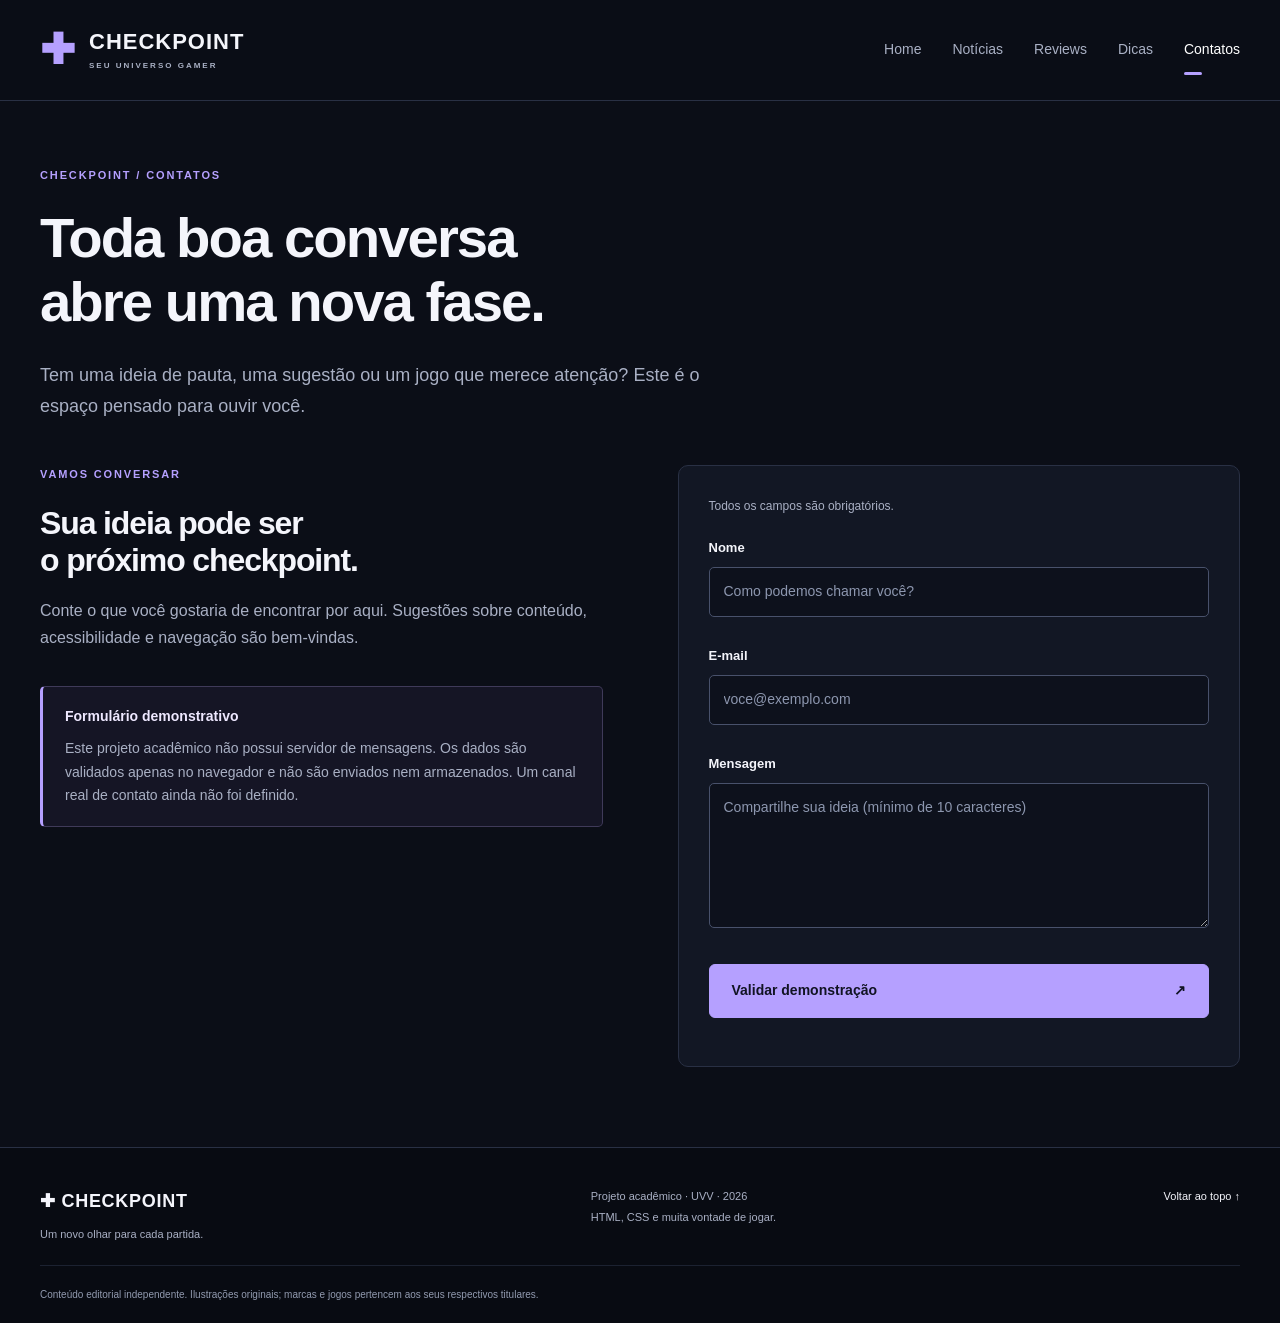
==== contatos.html @ 3de43027 "Adiciona blog completo CHECKPOINT, testes e PDF AOP2 provisório" ====
<!DOCTYPE html>
<html lang="pt-BR"><head><meta charset="UTF-8"><meta name="viewport" content="width=device-width, initial-scale=1"><meta name="description" content="Canal de contato demonstrativo do CHECKPOINT com validação local de nome, e-mail e mensagem."><meta name="theme-color" content="#0b0e17"><title>Contatos | CHECKPOINT</title><link rel="icon" href="assets/images/favicon.svg" type="image/svg+xml"><link rel="stylesheet" href="css/style.css"><script src="js/script.js" defer></script></head><body><a class="skip" href="#conteudo">Pular para o conteúdo</a><header class="header"><div class="container header-inner"><a class="brand" href="index.html" aria-label="CHECKPOINT, página inicial"><span class="brand-icon" aria-hidden="true">✚</span><span>CHECKPOINT<small>SEU UNIVERSO GAMER</small></span></a><button class="menu-toggle" type="button" aria-expanded="false" aria-controls="menu">Menu <span aria-hidden="true">☰</span></button><nav id="menu" aria-label="Navegação principal"><a href="index.html" >Home</a><a href="noticias.html" >Notícias</a><a href="reviews.html" >Reviews</a><a href="dicas.html" >Dicas</a><a href="contatos.html" aria-current="page">Contatos</a></nav></div></header><main id="conteudo"><section class="page-heading container"><p class="eyebrow">CHECKPOINT / CONTATOS</p><h1>Toda boa conversa<br>abre uma nova fase.</h1><p class="lead">Tem uma ideia de pauta, uma sugestão ou um jogo que merece atenção? Este é o espaço pensado para ouvir você.</p></section><section class="container contact-layout content-section" aria-label="Canal de contato"><div class="contact-info"><p class="eyebrow">VAMOS CONVERSAR</p><h2>Sua ideia pode ser<br>o próximo checkpoint.</h2><p>Conte o que você gostaria de encontrar por aqui. Sugestões sobre conteúdo, acessibilidade e navegação são bem-vindas.</p><div class="notice"><strong>Formulário demonstrativo</strong><p>Este projeto acadêmico não possui servidor de mensagens. Os dados são validados apenas no navegador e não são enviados nem armazenados. Um canal real de contato ainda não foi definido.</p></div></div><form id="contact-form" novalidate><p class="form-note">Todos os campos são obrigatórios.</p><label for="nome">Nome</label><input id="nome" name="nome" autocomplete="name" required minlength="2" maxlength="100" aria-describedby="nome-error" placeholder="Como podemos chamar você?"><span class="error" id="nome-error"></span><label for="email">E-mail</label><input id="email" name="email" type="email" autocomplete="email" required maxlength="254" aria-describedby="email-error" placeholder="voce@exemplo.com"><span class="error" id="email-error"></span><label for="mensagem">Mensagem</label><textarea id="mensagem" name="mensagem" rows="5" required minlength="10" maxlength="2000" aria-describedby="mensagem-error" placeholder="Compartilhe sua ideia (mínimo de 10 caracteres)"></textarea><span class="error" id="mensagem-error"></span><button class="button" type="submit">Validar demonstração <span aria-hidden="true">↗</span></button><p id="form-status" role="status" aria-live="polite"></p></form></section></main><footer><div class="container footer-inner"><div><a class="footer-brand" href="index.html">✚ CHECKPOINT</a><p>Um novo olhar para cada partida.</p></div><p>Projeto acadêmico · UVV · 2026<br>HTML, CSS e muita vontade de jogar.</p><a href="#conteudo">Voltar ao topo ↑</a></div><div class="container footer-bottom">Conteúdo editorial independente. Ilustrações originais; marcas e jogos pertencem aos seus respectivos titulares.</div></footer></body></html>
---- css/style.css ----
:root{color-scheme:dark;--bg:#0b0e17;--panel:#121724;--line:#293044;--text:#f4f5fb;--muted:#a9b0c4;--purple:#b5a0ff;--blue:#7bacff}*{box-sizing:border-box}html{scroll-behavior:smooth;scroll-padding-top:110px}body{margin:0;background:var(--bg);color:var(--text);font:16px/1.7 'Segoe UI',Arial,sans-serif}a{color:inherit;text-decoration:none}button,input,textarea{font:inherit}button,a,input,textarea{-webkit-tap-highlight-color:transparent}a:focus-visible,button:focus-visible,input:focus-visible,textarea:focus-visible{outline:3px solid #c3afff;outline-offset:5px}a:hover{color:var(--purple)}img{display:block;width:100%;height:auto}h1,h2,h3,p{margin-top:0}h1,h2,h3{line-height:1.15;letter-spacing:-.035em}h1{font-size:clamp(2.6rem,5.2vw,4.7rem);font-weight:750;margin-bottom:25px}h2{font-size:clamp(1.8rem,3vw,2.55rem);margin-bottom:18px}h3{font-size:1.5rem;margin-bottom:14px}p{color:var(--muted);margin-bottom:20px}.container{width:min(1240px,calc(100% - 80px));margin-inline:auto}.header{border-bottom:1px solid var(--line);background:#0b0e17f5;position:sticky;top:0;z-index:10}.header-inner{min-height:100px;display:flex;align-items:center;justify-content:space-between;gap:30px}.brand{display:flex;align-items:center;gap:13px;font-size:22px;letter-spacing:.045em;font-weight:800;line-height:1.2}.brand small{display:block;font-size:8px;letter-spacing:.25em;color:var(--muted);margin-top:6px}.brand-icon{color:var(--purple);font-size:42px;line-height:1}nav{display:flex;gap:31px}nav a{font-size:14px;color:var(--muted);padding:36px 0;position:relative}nav a[aria-current]{color:white}nav a[aria-current]:after{content:'';position:absolute;bottom:23px;left:0;width:18px;height:3px;border-radius:2px;background:var(--purple)}.menu-toggle{display:none}.skip{position:fixed;left:20px;top:-100px;background:white;color:#111;padding:12px;z-index:100}.skip:focus{top:10px}.hero{display:grid;grid-template-columns:1.05fr 1fr;gap:48px;align-items:center;padding-top:52px;padding-bottom:60px}.eyebrow{font-size:11px;letter-spacing:.17em;font-weight:750;color:var(--purple);margin-bottom:21px}.status-dot{display:inline-block;width:7px;height:7px;background:var(--purple);border-radius:50%;margin-right:8px}.hero h1 em{color:var(--purple);font-style:normal}.hero-copy>p:not(.eyebrow){max-width:460px;font-size:17px}.hero-actions{display:flex;gap:22px;align-items:center;flex-wrap:wrap;margin-top:33px}.button{display:inline-flex;align-items:center;justify-content:space-between;gap:28px;border:1px solid #b5a0ff;background:var(--purple);color:#111323;font-weight:700;font-size:14px;padding:14px 22px;border-radius:6px;cursor:pointer;transition:background .18s,transform .18s}.button:hover{background:#cabcff;color:#111323;transform:translateY(-2px)}.secondary-link{font-size:12px;color:var(--muted)}.hero-note{margin-top:55px;font-size:9px;letter-spacing:.19em;color:var(--muted)}.hero-note span{color:var(--purple);margin-right:14px}.hero-art{position:relative;border:1px solid #353150;border-radius:14px;overflow:hidden;background:#161627;min-width:0}.hero-art img{aspect-ratio:1.06;object-fit:cover}.art-caption{position:absolute;bottom:0;left:0;right:0;padding:38px 30px 26px;background:linear-gradient(transparent,#10101bea);display:flex;flex-direction:column}.art-caption>span:first-child{font-size:9px;letter-spacing:.18em;color:#d3c3ff;margin-bottom:10px}.art-caption strong{font-size:24px;line-height:1.2;letter-spacing:-.02em}.art-arrow{position:absolute;right:30px;bottom:27px;border:1px solid #706783;border-radius:50%;width:38px;height:38px;text-align:center;line-height:36px}.content-section{padding-bottom:80px}.section-heading{display:flex;align-items:end;justify-content:space-between;gap:24px;margin:28px 0}.section-heading h2{margin-bottom:0}.section-heading p{margin-bottom:5px;font-size:14px}.section-heading .eyebrow{font-size:10px;margin-bottom:12px}.cards{display:grid;grid-template-columns:repeat(3,minmax(0,1fr));gap:24px}.card{background:var(--panel);border:1px solid var(--line);border-radius:10px;overflow:hidden;transition:border-color .2s,transform .2s}.card:hover{border-color:#655382;transform:translateY(-4px)}.card-image{display:block;overflow:hidden}.card-image img{aspect-ratio:1.85;object-fit:cover;transition:transform .25s}.card:hover img{transform:scale(1.035)}.card-body{padding:27px}.card-body .eyebrow{font-size:9px;margin-bottom:15px}.card-body p:not(.eyebrow){font-size:14px;line-height:1.8}.text-link{font-weight:650;color:var(--purple);font-size:13px}.text-link span{margin-left:10px}.manifesto{border-top:1px solid var(--line);padding:50px 0 65px;display:grid;grid-template-columns:65px 1fr auto;align-items:center;gap:25px}.manifesto .cross{font-size:55px;color:var(--purple)}.manifesto h2{font-size:27px}.manifesto p{max-width:670px;font-size:14px;margin-bottom:0}.manifesto .eyebrow{margin-bottom:10px;font-size:9px}footer{background:#080b12;border-top:1px solid var(--line);padding-top:38px}.footer-inner{display:flex;align-items:start;justify-content:space-between;gap:25px}.footer-brand{font-weight:800;font-size:18px;letter-spacing:.04em}.footer-inner p,.footer-inner>a{font-size:11px;line-height:1.9}.footer-inner div p{margin-top:8px}.footer-bottom{border-top:1px solid #1c2231;color:#929bb0;font-size:10px;padding:20px 0}.page-heading{padding-top:65px;padding-bottom:24px}.page-heading h1{font-size:clamp(2.5rem,4.4vw,3.8rem);max-width:900px}.lead{max-width:680px;font-size:18px}.notice{padding:18px 22px;border:1px solid #3f3a59;border-left:3px solid var(--purple);border-radius:5px;color:#bfc4d5;background:#151525;font-size:14px}.notice strong{color:#eee8ff}.notice p{margin:8px 0 0}.article-stack{display:grid;gap:30px}.article-stack>.notice{margin:0}.feature-article{display:grid;grid-template-columns:.9fr 1.1fr;gap:38px;background:var(--panel);border:1px solid var(--line);padding:28px;border-radius:12px;align-items:start}.feature-article>img{border-radius:7px;aspect-ratio:1.3;object-fit:cover}.feature-article p{font-size:15px}.feature-article .eyebrow{font-size:10px;margin-bottom:16px}.feature-article h2{font-size:29px}.feature-article dl{font-size:14px}dt{font-weight:700;color:#e9e5fc;margin-top:16px}dd{margin:5px 0 0;color:var(--muted)}.tips-layout{display:grid;grid-template-columns:280px 1fr;gap:65px}.tips-index{align-self:start;background:var(--panel);padding:24px;border:1px solid var(--line);border-radius:9px;position:sticky;top:130px}.tips-index h2{font-size:19px}.tips-index a{display:block;font-size:13px;color:var(--muted);padding:9px 0}.tips-index img{border-radius:6px;margin-top:22px}.tips-sections section{padding:0 0 25px;margin-bottom:35px;border-bottom:1px solid var(--line);scroll-margin-top:130px}.tips-sections h2{font-size:27px}.step{display:block;color:var(--purple);font-size:12px;font-weight:bold;letter-spacing:.1em;margin-bottom:13px}li{color:var(--muted);padding:4px 0}ul{padding-left:22px}.contact-layout{display:grid;grid-template-columns:1fr 1fr;gap:75px}.contact-info h2{font-size:32px}.contact-info .notice{margin-top:35px}form{background:var(--panel);border:1px solid var(--line);padding:30px;border-radius:10px}.form-note{font-size:12px}label{display:block;font-weight:600;font-size:13px;margin-bottom:8px}input,textarea{width:100%;max-width:100%;background:#0d111c;border:1px solid #48516b;border-radius:5px;padding:12px 14px;color:white;font-size:14px}textarea{resize:vertical;min-height:140px}input::placeholder,textarea::placeholder{color:#8d97af}[aria-invalid=true]{border-color:#ff9eac}.error{display:block;color:#ffb1bd;font-size:12px;min-height:28px;padding-top:3px}#form-status{margin:18px 0 0;font-size:14px;color:#d8cfff}form .button{width:100%}@media(min-width:1500px){.hero{padding-top:75px;padding-bottom:80px}}@media(max-width:1050px){.container{width:calc(100% - 48px)}nav{gap:21px}.hero{gap:28px}.hero h1{font-size:3.6rem}.hero-actions{gap:15px}.hero-note{margin-top:30px}.manifesto{grid-template-columns:45px 1fr}.manifesto>a{grid-column:2}.card-body{padding:21px}.feature-article{gap:25px}.contact-layout{gap:35px}.tips-layout{gap:35px;grid-template-columns:230px 1fr}}@media(max-width:740px){html{scroll-padding-top:90px}.container{width:calc(100% - 36px)}.header-inner{min-height:80px;flex-wrap:wrap;gap:0}.brand{font-size:18px}.brand-icon{font-size:34px}.brand small{font-size:7px}.menu-toggle{display:flex;align-items:center;gap:15px;border:1px solid var(--line);background:var(--panel);color:white;border-radius:5px;padding:8px 11px;font-size:13px}nav{width:100%;justify-content:space-between;gap:8px;padding:0 0 13px;flex-wrap:wrap}nav a{padding:10px 0;font-size:13px}nav a[aria-current]:after{bottom:3px}.js-ready nav:not(.is-open){display:none}.hero{grid-template-columns:1fr;padding-top:35px;gap:30px;padding-bottom:30px}.hero h1{font-size:clamp(2.9rem,11vw,4.3rem)}.hero-copy>p:not(.eyebrow){font-size:16px}.hero-note{margin-top:28px}.hero-art img{aspect-ratio:1.3}.hero-actions{margin-top:25px}.section-heading{display:block;margin:30px 0 22px}.section-heading>p{margin-top:14px}.cards{grid-template-columns:1fr;gap:24px}.card-image img{aspect-ratio:1.9}.card-body{padding:25px}.content-section{padding-bottom:45px}.manifesto{padding-top:35px;padding-bottom:40px;gap:18px;grid-template-columns:30px 1fr}.manifesto .cross{font-size:35px}.manifesto h2{font-size:25px}.footer-inner{flex-wrap:wrap;gap:15px}.footer-inner>p{width:100%;margin:0}.footer-inner>a{margin-bottom:15px}.page-heading{padding-top:38px}.page-heading h1{font-size:2.65rem}.lead{font-size:16px}.feature-article{grid-template-columns:1fr;padding:20px;gap:25px}.feature-article>img{aspect-ratio:1.7}.feature-article h2{font-size:27px}.contact-layout,.tips-layout{grid-template-columns:1fr;gap:28px}.tips-index{position:static}.tips-index img{display:none}.tips-sections section{scroll-margin-top:105px}form{padding:22px}.contact-info h2{font-size:29px}.notice{padding:15px 18px}}@media(prefers-reduced-motion:reduce){html{scroll-behavior:auto}*,*:before,*:after{transition:none!important;animation:none!important}}
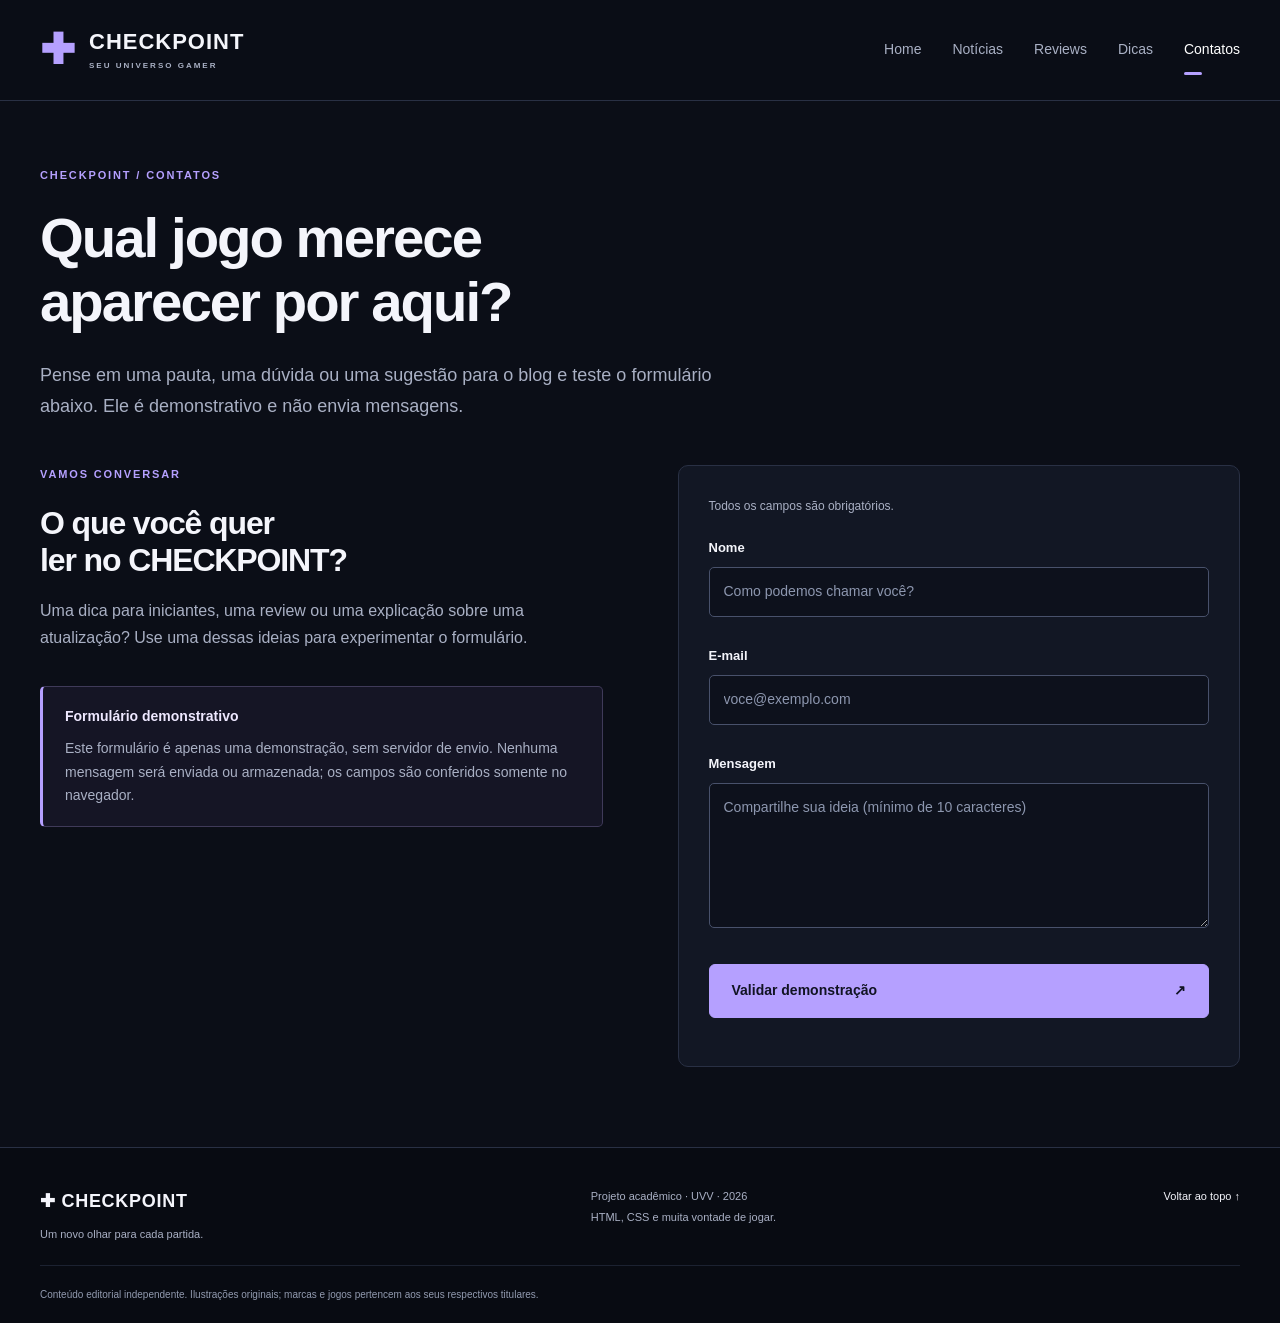
==== commit 8a076701: "Revisa textos e ajusta conteúdo do blog" ====
--- a/contatos.html
+++ b/contatos.html
@@ -1,2 +1,84 @@
 <!DOCTYPE html>
-<html lang="pt-BR"><head><meta charset="UTF-8"><meta name="viewport" content="width=device-width, initial-scale=1"><meta name="description" content="Canal de contato demonstrativo do CHECKPOINT com validação local de nome, e-mail e mensagem."><meta name="theme-color" content="#0b0e17"><title>Contatos | CHECKPOINT</title><link rel="icon" href="assets/images/favicon.svg" type="image/svg+xml"><link rel="stylesheet" href="css/style.css"><script src="js/script.js" defer></script></head><body><a class="skip" href="#conteudo">Pular para o conteúdo</a><header class="header"><div class="container header-inner"><a class="brand" href="index.html" aria-label="CHECKPOINT, página inicial"><span class="brand-icon" aria-hidden="true">✚</span><span>CHECKPOINT<small>SEU UNIVERSO GAMER</small></span></a><button class="menu-toggle" type="button" aria-expanded="false" aria-controls="menu">Menu <span aria-hidden="true">☰</span></button><nav id="menu" aria-label="Navegação principal"><a href="index.html" >Home</a><a href="noticias.html" >Notícias</a><a href="reviews.html" >Reviews</a><a href="dicas.html" >Dicas</a><a href="contatos.html" aria-current="page">Contatos</a></nav></div></header><main id="conteudo"><section class="page-heading container"><p class="eyebrow">CHECKPOINT / CONTATOS</p><h1>Toda boa conversa<br>abre uma nova fase.</h1><p class="lead">Tem uma ideia de pauta, uma sugestão ou um jogo que merece atenção? Este é o espaço pensado para ouvir você.</p></section><section class="container contact-layout content-section" aria-label="Canal de contato"><div class="contact-info"><p class="eyebrow">VAMOS CONVERSAR</p><h2>Sua ideia pode ser<br>o próximo checkpoint.</h2><p>Conte o que você gostaria de encontrar por aqui. Sugestões sobre conteúdo, acessibilidade e navegação são bem-vindas.</p><div class="notice"><strong>Formulário demonstrativo</strong><p>Este projeto acadêmico não possui servidor de mensagens. Os dados são validados apenas no navegador e não são enviados nem armazenados. Um canal real de contato ainda não foi definido.</p></div></div><form id="contact-form" novalidate><p class="form-note">Todos os campos são obrigatórios.</p><label for="nome">Nome</label><input id="nome" name="nome" autocomplete="name" required minlength="2" maxlength="100" aria-describedby="nome-error" placeholder="Como podemos chamar você?"><span class="error" id="nome-error"></span><label for="email">E-mail</label><input id="email" name="email" type="email" autocomplete="email" required maxlength="254" aria-describedby="email-error" placeholder="voce@exemplo.com"><span class="error" id="email-error"></span><label for="mensagem">Mensagem</label><textarea id="mensagem" name="mensagem" rows="5" required minlength="10" maxlength="2000" aria-describedby="mensagem-error" placeholder="Compartilhe sua ideia (mínimo de 10 caracteres)"></textarea><span class="error" id="mensagem-error"></span><button class="button" type="submit">Validar demonstração <span aria-hidden="true">↗</span></button><p id="form-status" role="status" aria-live="polite"></p></form></section></main><footer><div class="container footer-inner"><div><a class="footer-brand" href="index.html">✚ CHECKPOINT</a><p>Um novo olhar para cada partida.</p></div><p>Projeto acadêmico · UVV · 2026<br>HTML, CSS e muita vontade de jogar.</p><a href="#conteudo">Voltar ao topo ↑</a></div><div class="container footer-bottom">Conteúdo editorial independente. Ilustrações originais; marcas e jogos pertencem aos seus respectivos titulares.</div></footer></body></html>+<html lang="pt-BR">
+<head>
+<meta charset="UTF-8">
+<meta name="viewport" content="width=device-width, initial-scale=1">
+<meta name="description" content="Canal de contato demonstrativo do CHECKPOINT com validação local de nome, e-mail e mensagem.">
+<meta name="theme-color" content="#0b0e17">
+<title>Contatos | CHECKPOINT</title>
+<link rel="icon" href="assets/images/favicon.svg" type="image/svg+xml">
+<link rel="stylesheet" href="css/style.css">
+<script src="js/script.js" defer>
+</script>
+</head>
+<body>
+<a class="skip" href="#conteudo">Pular para o conteúdo</a>
+<header class="header">
+<div class="container header-inner">
+<a class="brand" href="index.html" aria-label="CHECKPOINT, página inicial">
+<span class="brand-icon" aria-hidden="true">✚</span>
+<span>CHECKPOINT<small>SEU UNIVERSO GAMER</small>
+</span>
+</a>
+<button class="menu-toggle" type="button" aria-expanded="false" aria-controls="menu">Menu <span aria-hidden="true">☰</span>
+</button>
+<nav id="menu" aria-label="Navegação principal">
+<a href="index.html" >Home</a>
+<a href="noticias.html" >Notícias</a>
+<a href="reviews.html" >Reviews</a>
+<a href="dicas.html" >Dicas</a>
+<a href="contatos.html" aria-current="page">Contatos</a>
+</nav>
+</div>
+</header>
+<main id="conteudo">
+<section class="page-heading container">
+<p class="eyebrow">CHECKPOINT / CONTATOS</p>
+<h1>Qual jogo merece<br>aparecer por aqui?</h1>
+<p class="lead">Pense em uma pauta, uma dúvida ou uma sugestão para o blog e teste o formulário abaixo. Ele é demonstrativo e não envia mensagens.</p>
+</section>
+<section class="container contact-layout content-section" aria-label="Canal de contato">
+<div class="contact-info">
+<p class="eyebrow">VAMOS CONVERSAR</p>
+<h2>O que você quer<br>ler no CHECKPOINT?</h2>
+<p>Uma dica para iniciantes, uma review ou uma explicação sobre uma atualização? Use uma dessas ideias para experimentar o formulário.</p>
+<div class="notice">
+<strong>Formulário demonstrativo</strong>
+<p>Este formulário é apenas uma demonstração, sem servidor de envio. Nenhuma mensagem será enviada ou armazenada; os campos são conferidos somente no navegador.</p>
+</div>
+</div>
+<form id="contact-form" novalidate>
+<p class="form-note">Todos os campos são obrigatórios.</p>
+<label for="nome">Nome</label>
+<input id="nome" name="nome" autocomplete="name" required minlength="2" maxlength="100" aria-describedby="nome-error" placeholder="Como podemos chamar você?">
+<span class="error" id="nome-error">
+</span>
+<label for="email">E-mail</label>
+<input id="email" name="email" type="email" autocomplete="email" required maxlength="254" aria-describedby="email-error" placeholder="voce@exemplo.com">
+<span class="error" id="email-error">
+</span>
+<label for="mensagem">Mensagem</label>
+<textarea id="mensagem" name="mensagem" rows="5" required minlength="10" maxlength="2000" aria-describedby="mensagem-error" placeholder="Compartilhe sua ideia (mínimo de 10 caracteres)">
+</textarea>
+<span class="error" id="mensagem-error">
+</span>
+<button class="button" type="submit">Validar demonstração <span aria-hidden="true">↗</span>
+</button>
+<p id="form-status" role="status" aria-live="polite">
+</p>
+</form>
+</section>
+</main>
+<footer>
+<div class="container footer-inner">
+<div>
+<a class="footer-brand" href="index.html">✚ CHECKPOINT</a>
+<p>Um novo olhar para cada partida.</p>
+</div>
+<p>Projeto acadêmico · UVV · 2026<br>HTML, CSS e muita vontade de jogar.</p>
+<a href="#conteudo">Voltar ao topo ↑</a>
+</div>
+<div class="container footer-bottom">Conteúdo editorial independente. Ilustrações originais; marcas e jogos pertencem aos seus respectivos titulares.</div>
+</footer>
+</body>
+</html>
--- a/css/style.css
+++ b/css/style.css
@@ -1 +1,781 @@
-:root{color-scheme:dark;--bg:#0b0e17;--panel:#121724;--line:#293044;--text:#f4f5fb;--muted:#a9b0c4;--purple:#b5a0ff;--blue:#7bacff}*{box-sizing:border-box}html{scroll-behavior:smooth;scroll-padding-top:110px}body{margin:0;background:var(--bg);color:var(--text);font:16px/1.7 'Segoe UI',Arial,sans-serif}a{color:inherit;text-decoration:none}button,input,textarea{font:inherit}button,a,input,textarea{-webkit-tap-highlight-color:transparent}a:focus-visible,button:focus-visible,input:focus-visible,textarea:focus-visible{outline:3px solid #c3afff;outline-offset:5px}a:hover{color:var(--purple)}img{display:block;width:100%;height:auto}h1,h2,h3,p{margin-top:0}h1,h2,h3{line-height:1.15;letter-spacing:-.035em}h1{font-size:clamp(2.6rem,5.2vw,4.7rem);font-weight:750;margin-bottom:25px}h2{font-size:clamp(1.8rem,3vw,2.55rem);margin-bottom:18px}h3{font-size:1.5rem;margin-bottom:14px}p{color:var(--muted);margin-bottom:20px}.container{width:min(1240px,calc(100% - 80px));margin-inline:auto}.header{border-bottom:1px solid var(--line);background:#0b0e17f5;position:sticky;top:0;z-index:10}.header-inner{min-height:100px;display:flex;align-items:center;justify-content:space-between;gap:30px}.brand{display:flex;align-items:center;gap:13px;font-size:22px;letter-spacing:.045em;font-weight:800;line-height:1.2}.brand small{display:block;font-size:8px;letter-spacing:.25em;color:var(--muted);margin-top:6px}.brand-icon{color:var(--purple);font-size:42px;line-height:1}nav{display:flex;gap:31px}nav a{font-size:14px;color:var(--muted);padding:36px 0;position:relative}nav a[aria-current]{color:white}nav a[aria-current]:after{content:'';position:absolute;bottom:23px;left:0;width:18px;height:3px;border-radius:2px;background:var(--purple)}.menu-toggle{display:none}.skip{position:fixed;left:20px;top:-100px;background:white;color:#111;padding:12px;z-index:100}.skip:focus{top:10px}.hero{display:grid;grid-template-columns:1.05fr 1fr;gap:48px;align-items:center;padding-top:52px;padding-bottom:60px}.eyebrow{font-size:11px;letter-spacing:.17em;font-weight:750;color:var(--purple);margin-bottom:21px}.status-dot{display:inline-block;width:7px;height:7px;background:var(--purple);border-radius:50%;margin-right:8px}.hero h1 em{color:var(--purple);font-style:normal}.hero-copy>p:not(.eyebrow){max-width:460px;font-size:17px}.hero-actions{display:flex;gap:22px;align-items:center;flex-wrap:wrap;margin-top:33px}.button{display:inline-flex;align-items:center;justify-content:space-between;gap:28px;border:1px solid #b5a0ff;background:var(--purple);color:#111323;font-weight:700;font-size:14px;padding:14px 22px;border-radius:6px;cursor:pointer;transition:background .18s,transform .18s}.button:hover{background:#cabcff;color:#111323;transform:translateY(-2px)}.secondary-link{font-size:12px;color:var(--muted)}.hero-note{margin-top:55px;font-size:9px;letter-spacing:.19em;color:var(--muted)}.hero-note span{color:var(--purple);margin-right:14px}.hero-art{position:relative;border:1px solid #353150;border-radius:14px;overflow:hidden;background:#161627;min-width:0}.hero-art img{aspect-ratio:1.06;object-fit:cover}.art-caption{position:absolute;bottom:0;left:0;right:0;padding:38px 30px 26px;background:linear-gradient(transparent,#10101bea);display:flex;flex-direction:column}.art-caption>span:first-child{font-size:9px;letter-spacing:.18em;color:#d3c3ff;margin-bottom:10px}.art-caption strong{font-size:24px;line-height:1.2;letter-spacing:-.02em}.art-arrow{position:absolute;right:30px;bottom:27px;border:1px solid #706783;border-radius:50%;width:38px;height:38px;text-align:center;line-height:36px}.content-section{padding-bottom:80px}.section-heading{display:flex;align-items:end;justify-content:space-between;gap:24px;margin:28px 0}.section-heading h2{margin-bottom:0}.section-heading p{margin-bottom:5px;font-size:14px}.section-heading .eyebrow{font-size:10px;margin-bottom:12px}.cards{display:grid;grid-template-columns:repeat(3,minmax(0,1fr));gap:24px}.card{background:var(--panel);border:1px solid var(--line);border-radius:10px;overflow:hidden;transition:border-color .2s,transform .2s}.card:hover{border-color:#655382;transform:translateY(-4px)}.card-image{display:block;overflow:hidden}.card-image img{aspect-ratio:1.85;object-fit:cover;transition:transform .25s}.card:hover img{transform:scale(1.035)}.card-body{padding:27px}.card-body .eyebrow{font-size:9px;margin-bottom:15px}.card-body p:not(.eyebrow){font-size:14px;line-height:1.8}.text-link{font-weight:650;color:var(--purple);font-size:13px}.text-link span{margin-left:10px}.manifesto{border-top:1px solid var(--line);padding:50px 0 65px;display:grid;grid-template-columns:65px 1fr auto;align-items:center;gap:25px}.manifesto .cross{font-size:55px;color:var(--purple)}.manifesto h2{font-size:27px}.manifesto p{max-width:670px;font-size:14px;margin-bottom:0}.manifesto .eyebrow{margin-bottom:10px;font-size:9px}footer{background:#080b12;border-top:1px solid var(--line);padding-top:38px}.footer-inner{display:flex;align-items:start;justify-content:space-between;gap:25px}.footer-brand{font-weight:800;font-size:18px;letter-spacing:.04em}.footer-inner p,.footer-inner>a{font-size:11px;line-height:1.9}.footer-inner div p{margin-top:8px}.footer-bottom{border-top:1px solid #1c2231;color:#929bb0;font-size:10px;padding:20px 0}.page-heading{padding-top:65px;padding-bottom:24px}.page-heading h1{font-size:clamp(2.5rem,4.4vw,3.8rem);max-width:900px}.lead{max-width:680px;font-size:18px}.notice{padding:18px 22px;border:1px solid #3f3a59;border-left:3px solid var(--purple);border-radius:5px;color:#bfc4d5;background:#151525;font-size:14px}.notice strong{color:#eee8ff}.notice p{margin:8px 0 0}.article-stack{display:grid;gap:30px}.article-stack>.notice{margin:0}.feature-article{display:grid;grid-template-columns:.9fr 1.1fr;gap:38px;background:var(--panel);border:1px solid var(--line);padding:28px;border-radius:12px;align-items:start}.feature-article>img{border-radius:7px;aspect-ratio:1.3;object-fit:cover}.feature-article p{font-size:15px}.feature-article .eyebrow{font-size:10px;margin-bottom:16px}.feature-article h2{font-size:29px}.feature-article dl{font-size:14px}dt{font-weight:700;color:#e9e5fc;margin-top:16px}dd{margin:5px 0 0;color:var(--muted)}.tips-layout{display:grid;grid-template-columns:280px 1fr;gap:65px}.tips-index{align-self:start;background:var(--panel);padding:24px;border:1px solid var(--line);border-radius:9px;position:sticky;top:130px}.tips-index h2{font-size:19px}.tips-index a{display:block;font-size:13px;color:var(--muted);padding:9px 0}.tips-index img{border-radius:6px;margin-top:22px}.tips-sections section{padding:0 0 25px;margin-bottom:35px;border-bottom:1px solid var(--line);scroll-margin-top:130px}.tips-sections h2{font-size:27px}.step{display:block;color:var(--purple);font-size:12px;font-weight:bold;letter-spacing:.1em;margin-bottom:13px}li{color:var(--muted);padding:4px 0}ul{padding-left:22px}.contact-layout{display:grid;grid-template-columns:1fr 1fr;gap:75px}.contact-info h2{font-size:32px}.contact-info .notice{margin-top:35px}form{background:var(--panel);border:1px solid var(--line);padding:30px;border-radius:10px}.form-note{font-size:12px}label{display:block;font-weight:600;font-size:13px;margin-bottom:8px}input,textarea{width:100%;max-width:100%;background:#0d111c;border:1px solid #48516b;border-radius:5px;padding:12px 14px;color:white;font-size:14px}textarea{resize:vertical;min-height:140px}input::placeholder,textarea::placeholder{color:#8d97af}[aria-invalid=true]{border-color:#ff9eac}.error{display:block;color:#ffb1bd;font-size:12px;min-height:28px;padding-top:3px}#form-status{margin:18px 0 0;font-size:14px;color:#d8cfff}form .button{width:100%}@media(min-width:1500px){.hero{padding-top:75px;padding-bottom:80px}}@media(max-width:1050px){.container{width:calc(100% - 48px)}nav{gap:21px}.hero{gap:28px}.hero h1{font-size:3.6rem}.hero-actions{gap:15px}.hero-note{margin-top:30px}.manifesto{grid-template-columns:45px 1fr}.manifesto>a{grid-column:2}.card-body{padding:21px}.feature-article{gap:25px}.contact-layout{gap:35px}.tips-layout{gap:35px;grid-template-columns:230px 1fr}}@media(max-width:740px){html{scroll-padding-top:90px}.container{width:calc(100% - 36px)}.header-inner{min-height:80px;flex-wrap:wrap;gap:0}.brand{font-size:18px}.brand-icon{font-size:34px}.brand small{font-size:7px}.menu-toggle{display:flex;align-items:center;gap:15px;border:1px solid var(--line);background:var(--panel);color:white;border-radius:5px;padding:8px 11px;font-size:13px}nav{width:100%;justify-content:space-between;gap:8px;padding:0 0 13px;flex-wrap:wrap}nav a{padding:10px 0;font-size:13px}nav a[aria-current]:after{bottom:3px}.js-ready nav:not(.is-open){display:none}.hero{grid-template-columns:1fr;padding-top:35px;gap:30px;padding-bottom:30px}.hero h1{font-size:clamp(2.9rem,11vw,4.3rem)}.hero-copy>p:not(.eyebrow){font-size:16px}.hero-note{margin-top:28px}.hero-art img{aspect-ratio:1.3}.hero-actions{margin-top:25px}.section-heading{display:block;margin:30px 0 22px}.section-heading>p{margin-top:14px}.cards{grid-template-columns:1fr;gap:24px}.card-image img{aspect-ratio:1.9}.card-body{padding:25px}.content-section{padding-bottom:45px}.manifesto{padding-top:35px;padding-bottom:40px;gap:18px;grid-template-columns:30px 1fr}.manifesto .cross{font-size:35px}.manifesto h2{font-size:25px}.footer-inner{flex-wrap:wrap;gap:15px}.footer-inner>p{width:100%;margin:0}.footer-inner>a{margin-bottom:15px}.page-heading{padding-top:38px}.page-heading h1{font-size:2.65rem}.lead{font-size:16px}.feature-article{grid-template-columns:1fr;padding:20px;gap:25px}.feature-article>img{aspect-ratio:1.7}.feature-article h2{font-size:27px}.contact-layout,.tips-layout{grid-template-columns:1fr;gap:28px}.tips-index{position:static}.tips-index img{display:none}.tips-sections section{scroll-margin-top:105px}form{padding:22px}.contact-info h2{font-size:29px}.notice{padding:15px 18px}}@media(prefers-reduced-motion:reduce){html{scroll-behavior:auto}*,*:before,*:after{transition:none!important;animation:none!important}}+:root {
+  color-scheme:dark;
+  --bg:#0b0e17;
+  --panel:#121724;
+  --line:#293044;
+  --text:#f4f5fb;
+  --muted:#a9b0c4;
+  --purple:#b5a0ff;
+  --blue:#7bacff
+}
+* {
+  box-sizing:border-box
+}
+html {
+  scroll-behavior:smooth;
+  scroll-padding-top:110px
+}
+body {
+  margin:0;
+  background:var(--bg);
+  color:var(--text);
+  font:16px/1.7 'Segoe UI',Arial,sans-serif
+}
+a {
+  color:inherit;
+  text-decoration:none
+}
+button,input,textarea {
+  font:inherit
+}
+button,a,input,textarea {
+  -webkit-tap-highlight-color:transparent
+}
+a:focus-visible,button:focus-visible,input:focus-visible,textarea:focus-visible {
+  outline:3px solid #c3afff;
+  outline-offset:5px
+}
+a:hover {
+  color:var(--purple)
+}
+img {
+  display:block;
+  width:100%;
+  height:auto
+}
+h1,h2,h3,p {
+  margin-top:0
+}
+h1,h2,h3 {
+  line-height:1.15;
+  letter-spacing:-.035em
+}
+h1 {
+  font-size:clamp(2.6rem,5.2vw,4.7rem);
+  font-weight:750;
+  margin-bottom:25px
+}
+h2 {
+  font-size:clamp(1.8rem,3vw,2.55rem);
+  margin-bottom:18px
+}
+h3 {
+  font-size:1.5rem;
+  margin-bottom:14px
+}
+p {
+  color:var(--muted);
+  margin-bottom:20px
+}
+.container {
+  width:min(1240px,calc(100% - 80px));
+  margin-inline:auto
+}
+.header {
+  border-bottom:1px solid var(--line);
+  background:#0b0e17f5;
+  position:sticky;
+  top:0;
+  z-index:10
+}
+.header-inner {
+  min-height:100px;
+  display:flex;
+  align-items:center;
+  justify-content:space-between;
+  gap:30px
+}
+.brand {
+  display:flex;
+  align-items:center;
+  gap:13px;
+  font-size:22px;
+  letter-spacing:.045em;
+  font-weight:800;
+  line-height:1.2
+}
+.brand small {
+  display:block;
+  font-size:8px;
+  letter-spacing:.25em;
+  color:var(--muted);
+  margin-top:6px
+}
+.brand-icon {
+  color:var(--purple);
+  font-size:42px;
+  line-height:1
+}
+nav {
+  display:flex;
+  gap:31px
+}
+nav a {
+  font-size:14px;
+  color:var(--muted);
+  padding:36px 0;
+  position:relative
+}
+nav a[aria-current] {
+  color:white
+}
+nav a[aria-current]:after {
+  content:'';
+  position:absolute;
+  bottom:23px;
+  left:0;
+  width:18px;
+  height:3px;
+  border-radius:2px;
+  background:var(--purple)
+}
+.menu-toggle {
+  display:none
+}
+.skip {
+  position:fixed;
+  left:20px;
+  top:-100px;
+  background:white;
+  color:#111;
+  padding:12px;
+  z-index:100
+}
+.skip:focus {
+  top:10px
+}
+.hero {
+  display:grid;
+  grid-template-columns:1.05fr 1fr;
+  gap:48px;
+  align-items:center;
+  padding-top:52px;
+  padding-bottom:60px
+}
+.eyebrow {
+  font-size:11px;
+  letter-spacing:.17em;
+  font-weight:750;
+  color:var(--purple);
+  margin-bottom:21px
+}
+.status-dot {
+  display:inline-block;
+  width:7px;
+  height:7px;
+  background:var(--purple);
+  border-radius:50%;
+  margin-right:8px
+}
+.hero h1 em {
+  color:var(--purple);
+  font-style:normal
+}
+.hero-copy>p:not(.eyebrow) {
+  max-width:460px;
+  font-size:17px
+}
+.hero-actions {
+  display:flex;
+  gap:22px;
+  align-items:center;
+  flex-wrap:wrap;
+  margin-top:33px
+}
+.button {
+  display:inline-flex;
+  align-items:center;
+  justify-content:space-between;
+  gap:28px;
+  border:1px solid #b5a0ff;
+  background:var(--purple);
+  color:#111323;
+  font-weight:700;
+  font-size:14px;
+  padding:14px 22px;
+  border-radius:6px;
+  cursor:pointer;
+  transition:background .18s,transform .18s
+}
+.button:hover {
+  background:#cabcff;
+  color:#111323;
+  transform:translateY(-2px)
+}
+.secondary-link {
+  font-size:12px;
+  color:var(--muted)
+}
+.hero-note {
+  margin-top:55px;
+  font-size:9px;
+  letter-spacing:.19em;
+  color:var(--muted)
+}
+.hero-note span {
+  color:var(--purple);
+  margin-right:14px
+}
+.hero-art {
+  position:relative;
+  border:1px solid #353150;
+  border-radius:14px;
+  overflow:hidden;
+  background:#161627;
+  min-width:0
+}
+.hero-art img {
+  aspect-ratio:1.06;
+  object-fit:cover
+}
+.art-caption {
+  position:absolute;
+  bottom:0;
+  left:0;
+  right:0;
+  padding:38px 30px 26px;
+  background:linear-gradient(transparent,#10101bea);
+  display:flex;
+  flex-direction:column
+}
+.art-caption>span:first-child {
+  font-size:9px;
+  letter-spacing:.18em;
+  color:#d3c3ff;
+  margin-bottom:10px
+}
+.art-caption strong {
+  font-size:24px;
+  line-height:1.2;
+  letter-spacing:-.02em
+}
+.art-arrow {
+  position:absolute;
+  right:30px;
+  bottom:27px;
+  border:1px solid #706783;
+  border-radius:50%;
+  width:38px;
+  height:38px;
+  text-align:center;
+  line-height:36px
+}
+.content-section {
+  padding-bottom:80px
+}
+.section-heading {
+  display:flex;
+  align-items:end;
+  justify-content:space-between;
+  gap:24px;
+  margin:28px 0
+}
+.section-heading h2 {
+  margin-bottom:0
+}
+.section-heading p {
+  margin-bottom:5px;
+  font-size:14px
+}
+.section-heading .eyebrow {
+  font-size:10px;
+  margin-bottom:12px
+}
+.cards {
+  display:grid;
+  grid-template-columns:repeat(3,minmax(0,1fr));
+  gap:24px
+}
+.card {
+  background:var(--panel);
+  border:1px solid var(--line);
+  border-radius:10px;
+  overflow:hidden;
+  transition:border-color .2s,transform .2s
+}
+.card:hover {
+  border-color:#655382;
+  transform:translateY(-4px)
+}
+.card-image {
+  display:block;
+  overflow:hidden
+}
+.card-image img {
+  aspect-ratio:1.85;
+  object-fit:cover;
+  transition:transform .25s
+}
+.card:hover img {
+  transform:scale(1.035)
+}
+.card-body {
+  padding:27px
+}
+.card-body .eyebrow {
+  font-size:9px;
+  margin-bottom:15px
+}
+.card-body p:not(.eyebrow) {
+  font-size:14px;
+  line-height:1.8
+}
+.text-link {
+  font-weight:650;
+  color:var(--purple);
+  font-size:13px
+}
+.text-link span {
+  margin-left:10px
+}
+.manifesto {
+  border-top:1px solid var(--line);
+  padding:50px 0 65px;
+  display:grid;
+  grid-template-columns:65px 1fr auto;
+  align-items:center;
+  gap:25px
+}
+.manifesto .cross {
+  font-size:55px;
+  color:var(--purple)
+}
+.manifesto h2 {
+  font-size:27px
+}
+.manifesto p {
+  max-width:670px;
+  font-size:14px;
+  margin-bottom:0
+}
+.manifesto .eyebrow {
+  margin-bottom:10px;
+  font-size:9px
+}
+footer {
+  background:#080b12;
+  border-top:1px solid var(--line);
+  padding-top:38px
+}
+.footer-inner {
+  display:flex;
+  align-items:start;
+  justify-content:space-between;
+  gap:25px
+}
+.footer-brand {
+  font-weight:800;
+  font-size:18px;
+  letter-spacing:.04em
+}
+.footer-inner p,.footer-inner>a {
+  font-size:11px;
+  line-height:1.9
+}
+.footer-inner div p {
+  margin-top:8px
+}
+.footer-bottom {
+  border-top:1px solid #1c2231;
+  color:#929bb0;
+  font-size:10px;
+  padding:20px 0
+}
+.page-heading {
+  padding-top:65px;
+  padding-bottom:24px
+}
+.page-heading h1 {
+  font-size:clamp(2.5rem,4.4vw,3.8rem);
+  max-width:900px
+}
+.lead {
+  max-width:680px;
+  font-size:18px
+}
+.notice {
+  padding:18px 22px;
+  border:1px solid #3f3a59;
+  border-left:3px solid var(--purple);
+  border-radius:5px;
+  color:#bfc4d5;
+  background:#151525;
+  font-size:14px
+}
+.notice strong {
+  color:#eee8ff
+}
+.notice p {
+  margin:8px 0 0
+}
+.article-stack {
+  display:grid;
+  gap:30px
+}
+.article-stack>.notice {
+  margin:0
+}
+.feature-article {
+  display:grid;
+  grid-template-columns:.9fr 1.1fr;
+  gap:38px;
+  background:var(--panel);
+  border:1px solid var(--line);
+  padding:28px;
+  border-radius:12px;
+  align-items:start
+}
+.feature-article>img {
+  border-radius:7px;
+  aspect-ratio:1.3;
+  object-fit:cover
+}
+.feature-article p {
+  font-size:15px
+}
+.feature-article .eyebrow {
+  font-size:10px;
+  margin-bottom:16px
+}
+.feature-article h2 {
+  font-size:29px
+}
+.feature-article dl {
+  font-size:14px
+}
+dt {
+  font-weight:700;
+  color:#e9e5fc;
+  margin-top:16px
+}
+dd {
+  margin:5px 0 0;
+  color:var(--muted)
+}
+.tips-layout {
+  display:grid;
+  grid-template-columns:280px 1fr;
+  gap:65px
+}
+.tips-index {
+  align-self:start;
+  background:var(--panel);
+  padding:24px;
+  border:1px solid var(--line);
+  border-radius:9px;
+  position:sticky;
+  top:130px
+}
+.tips-index h2 {
+  font-size:19px
+}
+.tips-index a {
+  display:block;
+  font-size:13px;
+  color:var(--muted);
+  padding:9px 0
+}
+.tips-index img {
+  border-radius:6px;
+  margin-top:22px
+}
+.tips-sections section {
+  padding:0 0 25px;
+  margin-bottom:35px;
+  border-bottom:1px solid var(--line);
+  scroll-margin-top:130px
+}
+.tips-sections h2 {
+  font-size:27px
+}
+.step {
+  display:block;
+  color:var(--purple);
+  font-size:12px;
+  font-weight:bold;
+  letter-spacing:.1em;
+  margin-bottom:13px
+}
+li {
+  color:var(--muted);
+  padding:4px 0
+}
+ul {
+  padding-left:22px
+}
+.contact-layout {
+  display:grid;
+  grid-template-columns:1fr 1fr;
+  gap:75px
+}
+.contact-info h2 {
+  font-size:32px
+}
+.contact-info .notice {
+  margin-top:35px
+}
+form {
+  background:var(--panel);
+  border:1px solid var(--line);
+  padding:30px;
+  border-radius:10px
+}
+.form-note {
+  font-size:12px
+}
+label {
+  display:block;
+  font-weight:600;
+  font-size:13px;
+  margin-bottom:8px
+}
+input,textarea {
+  width:100%;
+  max-width:100%;
+  background:#0d111c;
+  border:1px solid #48516b;
+  border-radius:5px;
+  padding:12px 14px;
+  color:white;
+  font-size:14px
+}
+textarea {
+  resize:vertical;
+  min-height:140px
+}
+input::placeholder,textarea::placeholder {
+  color:#8d97af
+}
+[aria-invalid=true] {
+  border-color:#ff9eac
+}
+.error {
+  display:block;
+  color:#ffb1bd;
+  font-size:12px;
+  min-height:28px;
+  padding-top:3px
+}
+#form-status {
+  margin:18px 0 0;
+  font-size:14px;
+  color:#d8cfff
+}
+form .button {
+  width:100%
+}
+@media(min-width:1500px) {
+  .hero {
+  padding-top:75px;
+  padding-bottom:80px
+}
+
+}
+@media(max-width:1050px) {
+  .container {
+  width:calc(100% - 48px)
+}
+nav {
+  gap:21px
+}
+.hero {
+  gap:28px
+}
+.hero h1 {
+  font-size:3.6rem
+}
+.hero-actions {
+  gap:15px
+}
+.hero-note {
+  margin-top:30px
+}
+.manifesto {
+  grid-template-columns:45px 1fr
+}
+.manifesto>a {
+  grid-column:2
+}
+.card-body {
+  padding:21px
+}
+.feature-article {
+  gap:25px
+}
+.contact-layout {
+  gap:35px
+}
+.tips-layout {
+  gap:35px;
+  grid-template-columns:230px 1fr
+}
+
+}
+@media(max-width:740px) {
+  html {
+  scroll-padding-top:90px
+}
+.container {
+  width:calc(100% - 36px)
+}
+.header-inner {
+  min-height:80px;
+  flex-wrap:wrap;
+  gap:0
+}
+.brand {
+  font-size:18px
+}
+.brand-icon {
+  font-size:34px
+}
+.brand small {
+  font-size:7px
+}
+.menu-toggle {
+  display:flex;
+  align-items:center;
+  gap:15px;
+  border:1px solid var(--line);
+  background:var(--panel);
+  color:white;
+  border-radius:5px;
+  padding:8px 11px;
+  font-size:13px
+}
+nav {
+  width:100%;
+  justify-content:space-between;
+  gap:8px;
+  padding:0 0 13px;
+  flex-wrap:wrap
+}
+nav a {
+  padding:10px 0;
+  font-size:13px
+}
+nav a[aria-current]:after {
+  bottom:3px
+}
+.js-ready nav:not(.is-open) {
+  display:none
+}
+.hero {
+  grid-template-columns:1fr;
+  padding-top:35px;
+  gap:30px;
+  padding-bottom:30px
+}
+.hero h1 {
+  font-size:clamp(2.9rem,11vw,4.3rem)
+}
+.hero-copy>p:not(.eyebrow) {
+  font-size:16px
+}
+.hero-note {
+  margin-top:28px
+}
+.hero-art img {
+  aspect-ratio:1.3
+}
+.hero-actions {
+  margin-top:25px
+}
+.section-heading {
+  display:block;
+  margin:30px 0 22px
+}
+.section-heading>p {
+  margin-top:14px
+}
+.cards {
+  grid-template-columns:1fr;
+  gap:24px
+}
+.card-image img {
+  aspect-ratio:1.9
+}
+.card-body {
+  padding:25px
+}
+.content-section {
+  padding-bottom:45px
+}
+.manifesto {
+  padding-top:35px;
+  padding-bottom:40px;
+  gap:18px;
+  grid-template-columns:30px 1fr
+}
+.manifesto .cross {
+  font-size:35px
+}
+.manifesto h2 {
+  font-size:25px
+}
+.footer-inner {
+  flex-wrap:wrap;
+  gap:15px
+}
+.footer-inner>p {
+  width:100%;
+  margin:0
+}
+.footer-inner>a {
+  margin-bottom:15px
+}
+.page-heading {
+  padding-top:38px
+}
+.page-heading h1 {
+  font-size:2.65rem
+}
+.lead {
+  font-size:16px
+}
+.feature-article {
+  grid-template-columns:1fr;
+  padding:20px;
+  gap:25px
+}
+.feature-article>img {
+  aspect-ratio:1.7
+}
+.feature-article h2 {
+  font-size:27px
+}
+.contact-layout,.tips-layout {
+  grid-template-columns:1fr;
+  gap:28px
+}
+.tips-index {
+  position:static
+}
+.tips-index img {
+  display:none
+}
+.tips-sections section {
+  scroll-margin-top:105px
+}
+form {
+  padding:22px
+}
+.contact-info h2 {
+  font-size:29px
+}
+.notice {
+  padding:15px 18px
+}
+
+}
+@media(prefers-reduced-motion:reduce) {
+  html {
+  scroll-behavior:auto
+}
+*,*:before,*:after {
+  transition:none!important;
+  animation:none!important
+}
+
+}
+
